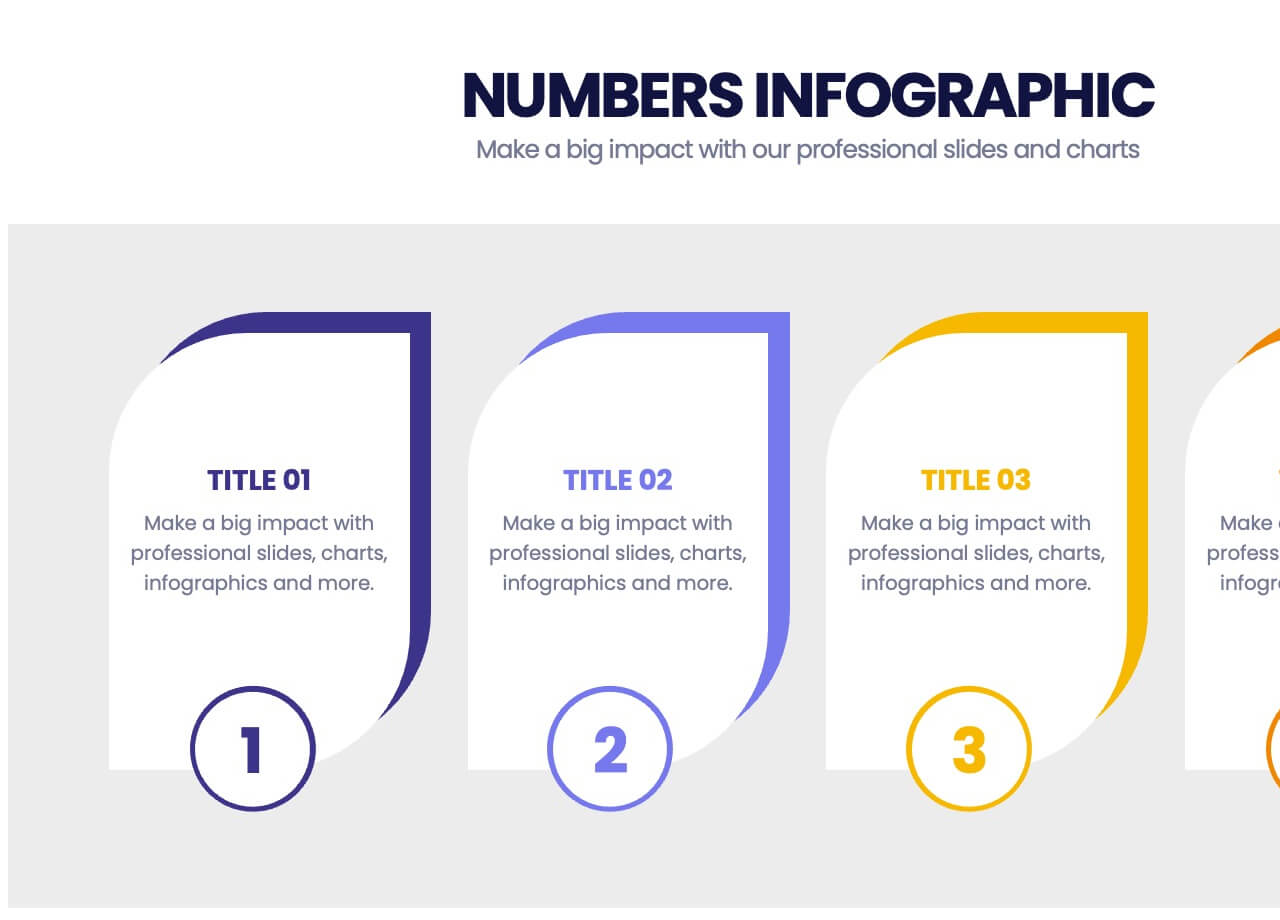
==== indee.html @ 3aa5384a "message" ====
<!DOCTYPE html>
<html lang="en">
<head>
    <meta charset="UTF-8">
    <meta name="viewport" content="width=device-width, initial-scale=1.0">
    <title>Document</title>
</head>
<body>
    <img src="/44.jpeg" alt="">
</body>
</html>
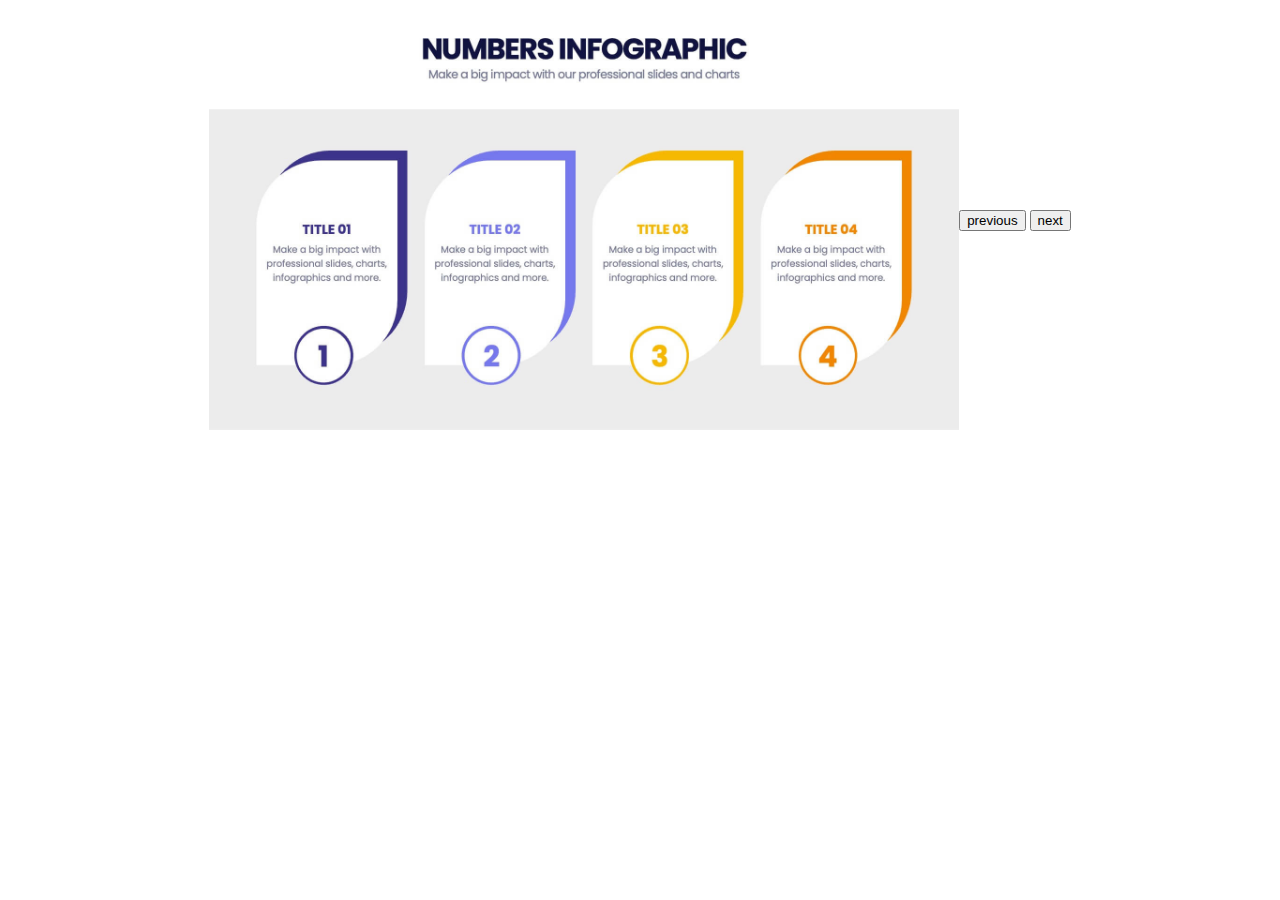
==== commit 6c964639: "mess" ====
--- a/indee.html
+++ b/indee.html
@@ -1,11 +1,57 @@
 <!DOCTYPE html>
 <html lang="en">
+
 <head>
     <meta charset="UTF-8">
     <meta name="viewport" content="width=device-width, initial-scale=1.0">
     <title>Document</title>
+    <style>
+        body {
+            display: flex;
+            align-items: center;
+            justify-content: center;
+        }
+
+        #slide1 {
+            width: 750px;
+        }
+
+        #slide2 {
+            width: 750px;
+        }
+
+        #slide3 {
+            width: 750px;
+        }
+
+        .slide2 {
+            display: none;
+        }
+
+        .slide3 {
+            display: none;
+        }
+    </style>
 </head>
+
 <body>
-    <img src="/44.jpeg" alt="">
+    <div id="slides">
+        <div class="slide1">
+            <img src="/44.jpeg" alt="44" id="slide1">
+        </div>
+        <div class="slide2">
+            <img src="/66.jpg" alt="66" id="slide2">
+        </div>
+        <div class="slide3">
+            <img src="/99.png" alt="99" id="slide3">
+        </div>
+    </div>
+    <div id="button">
+        <button>previous</button>
+
+
+        <button>next</button>
+    </div>
 </body>
+
 </html>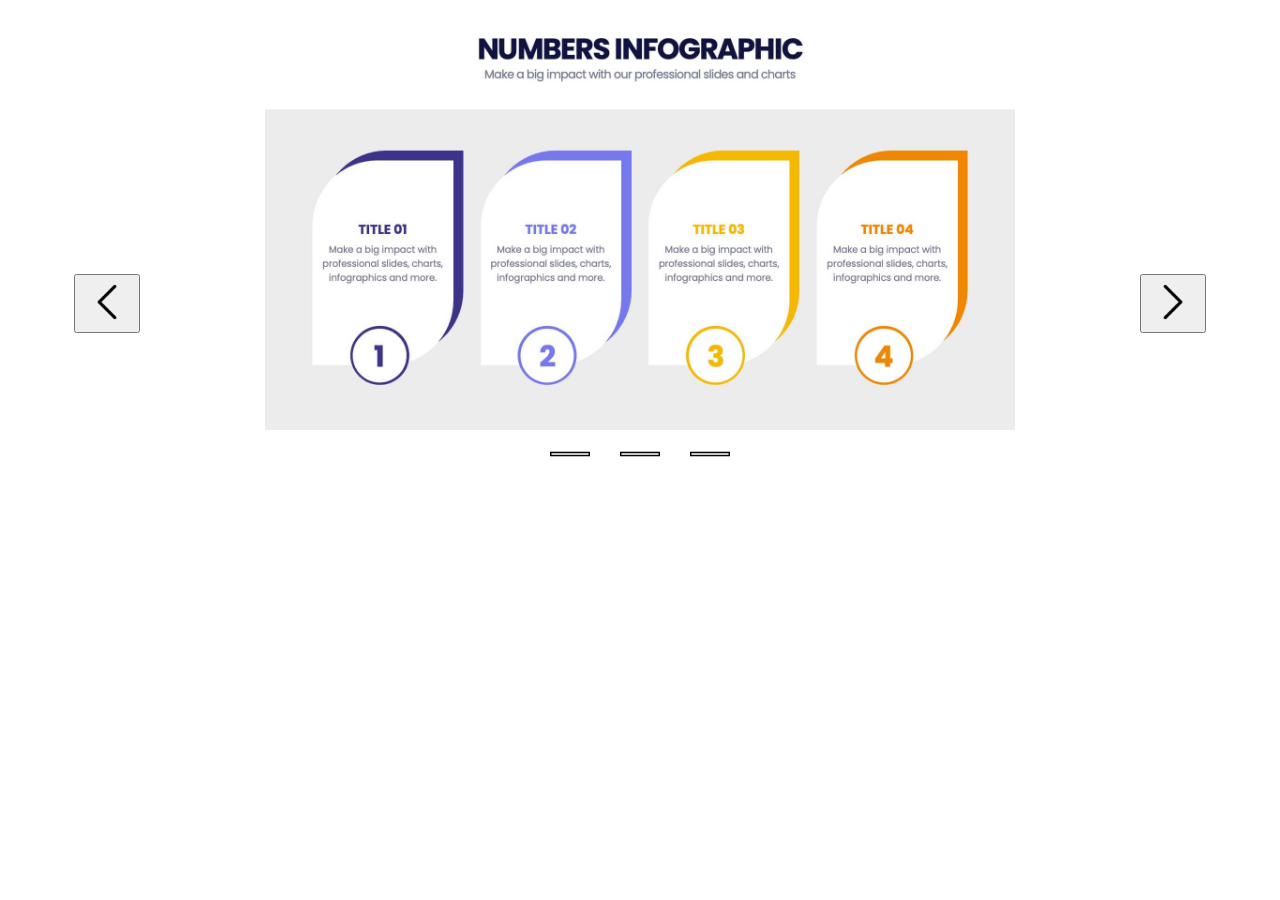
==== commit 84a0efe5: "meaam" ====
--- a/indee.html
+++ b/indee.html
@@ -8,6 +8,7 @@
     <style>
         body {
             display: flex;
+            flex-direction: column;
             align-items: center;
             justify-content: center;
         }
@@ -31,6 +32,46 @@
         .slide3 {
             display: none;
         }
+
+        #bbb {
+            width: 50px;
+        }
+
+        #bbd {
+            width: 50px;
+        }
+
+        #spp {
+            display: none;
+        }
+
+        #button {
+            display: flex;
+            gap: 1000px;
+            margin-top: -200px;
+        }
+
+        .bar {
+            width: 40px;
+        }
+
+        .barr {
+            width: 40px;
+        }
+
+        .barrr {
+            width: 40px;
+        }
+
+        .barrrr {
+            width: 40px;
+            display: none;
+        }
+
+        .bars {
+            display: flex;
+            gap: 30px;
+        }
     </style>
 </head>
 
@@ -46,11 +87,22 @@
             <img src="/99.png" alt="99" id="slide3">
         </div>
     </div>
-    <div id="button">
-        <button>previous</button>
+    <div class="bars">
+        <img src="thin-line.png" alt="" class="bar">
+        <img src="thin-line.png" alt="" class="barr">
+        <img src="thin-line.png" alt="" class="barrr"> <img src="minus-big-symbol.png" alt="" class="barrrr">
 
 
-        <button>next</button>
+    </div>
+    <div id="button">
+        <button><img src="left-chevron.png" alt="left-chevron" id="bbb">
+            <span id="spp">previous</span>
+        </button>
+
+
+        <button><img src="chevron.png" alt="chevron" id="bbd">
+            <span id="spp">next</span>
+        </button>
     </div>
 </body>
 
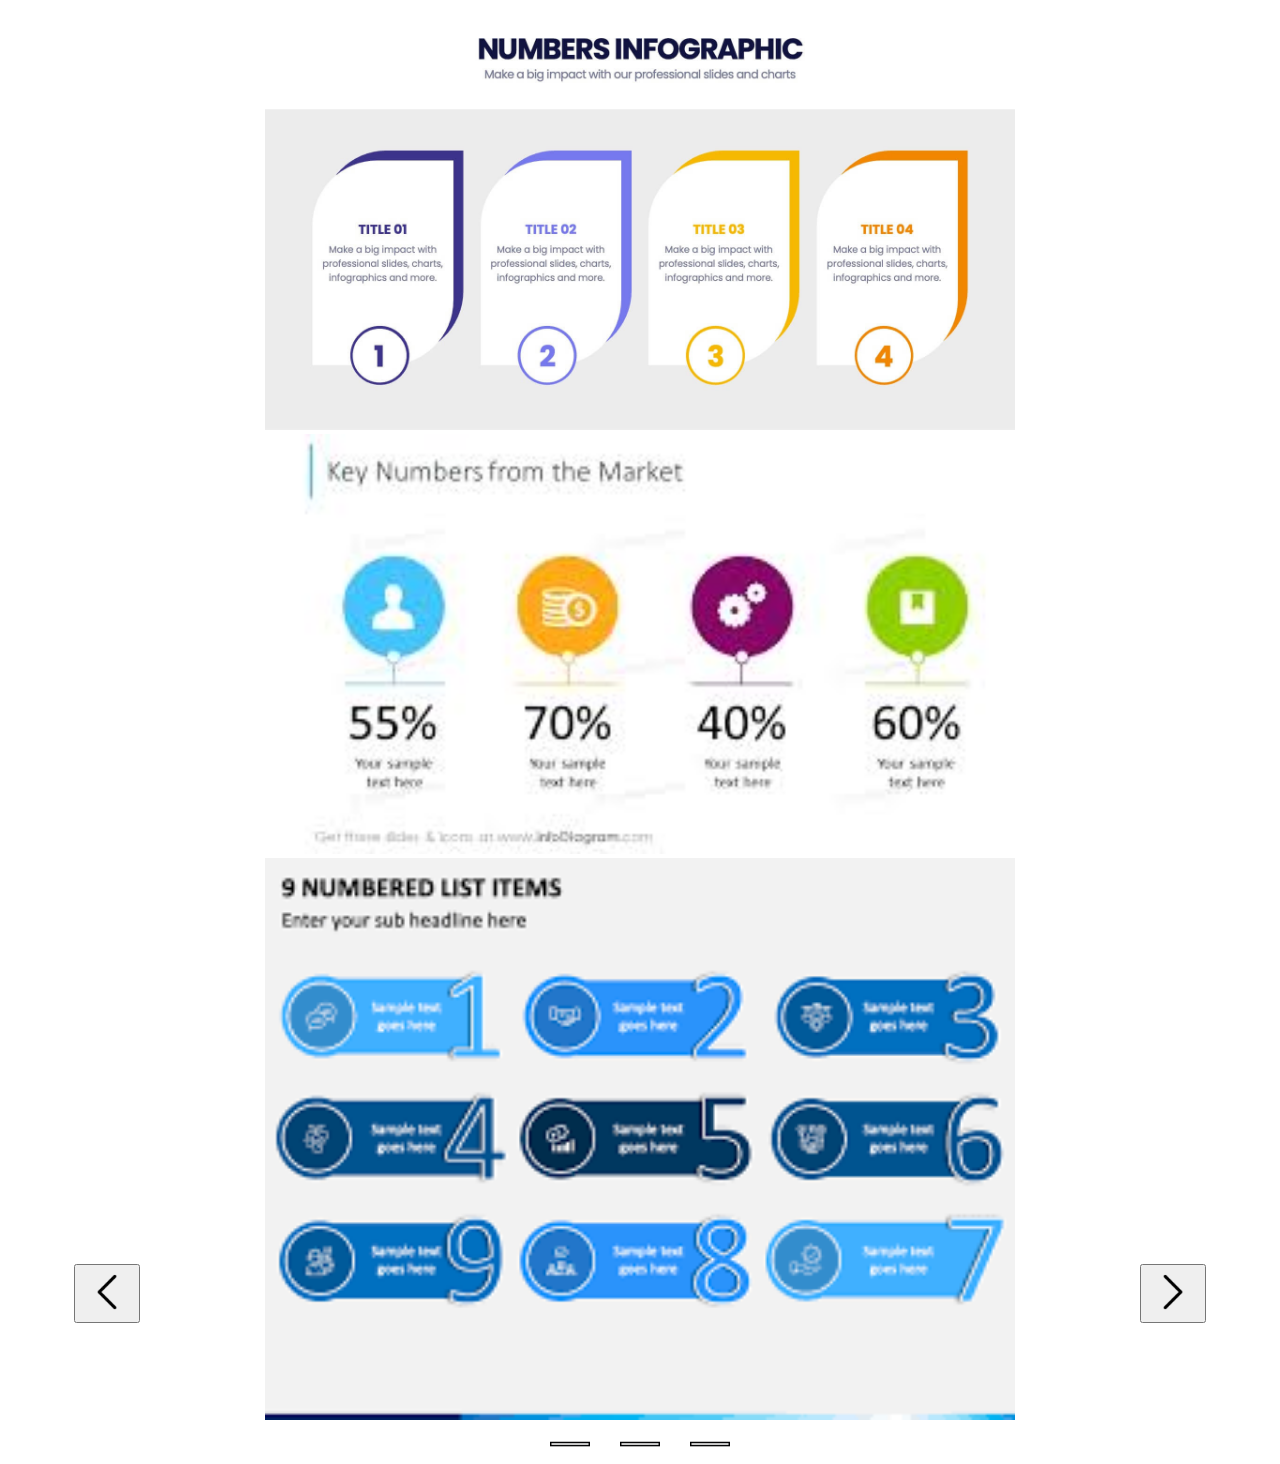
==== commit 3628352c: "disappearing slides" ====
--- a/indee.html
+++ b/indee.html
@@ -25,13 +25,13 @@
             width: 750px;
         }
 
-        .slide2 {
+        /* .slide2 {
             display: none;
         }
 
         .slide3 {
             display: none;
-        }
+        } */
 
         #bbb {
             width: 50px;
@@ -72,38 +72,51 @@
             display: flex;
             gap: 30px;
         }
+
+        .carousel-inner {
+            display: flex;
+            flex-direction: column;
+            align-items: center;
+            justify-content: center;
+        }
     </style>
 </head>
 
 <body>
-    <div id="slides">
-        <div class="slide1">
-            <img src="/44.jpeg" alt="44" id="slide1">
+    <div class="carousel-inner">
+        <div id="slides">
+            <div class="slide">
+                <img src="/44.jpeg" alt="44" id="slide1">
+            </div>
+            <div class="slide2">
+                <img src="/66.jpg" alt="66" id="slide2">
+            </div>
+            <div class="slide3">
+                <img src="/99.png" alt="99" id="slide3">
+            </div>
         </div>
-        <div class="slide2">
-            <img src="/66.jpg" alt="66" id="slide2">
+        <div class="bars">
+            <img src="thin-line.png" alt="" class="bar">
+            <img src="thin-line.png" alt="" class="barr">
+            <img src="thin-line.png" alt="" class="barrr"> <img src="minus-big-symbol.png" alt="" class="barrrr">
+
+
         </div>
-        <div class="slide3">
-            <img src="/99.png" alt="99" id="slide3">
+        <div id="button">
+            <button id="btn"><img src="left-chevron.png" alt="left-chevron" id="bbb">
+                <span id="spp">previous</span>
+            </button>
+
+
+            <button id="bto"><img src="chevron.png" alt="chevron" id="bbd">
+                <span id="spp">next</span>
+            </button>
         </div>
     </div>
-    <div class="bars">
-        <img src="thin-line.png" alt="" class="bar">
-        <img src="thin-line.png" alt="" class="barr">
-        <img src="thin-line.png" alt="" class="barrr"> <img src="minus-big-symbol.png" alt="" class="barrrr">
-
-
-    </div>
-    <div id="button">
-        <button><img src="left-chevron.png" alt="left-chevron" id="bbb">
-            <span id="spp">previous</span>
-        </button>
-
-
-        <button><img src="chevron.png" alt="chevron" id="bbd">
-            <span id="spp">next</span>
-        </button>
-    </div>
 </body>
+<script src="https://cdnjs.cloudflare.com/ajax/libs/jquery/3.7.1/jquery.min.js"
+    integrity="sha512-v2CJ7UaYy4JwqLDIrZUI/4hqeoQieOmAZNXBeQyjo21dadnwR+8ZaIJVT8EE2iyI61OV8e6M8PP2/4hpQINQ/g=="
+    crossorigin="anonymous" referrerpolicy="no-referrer"></script>
+<script src="index.js"></script>
 
 </html>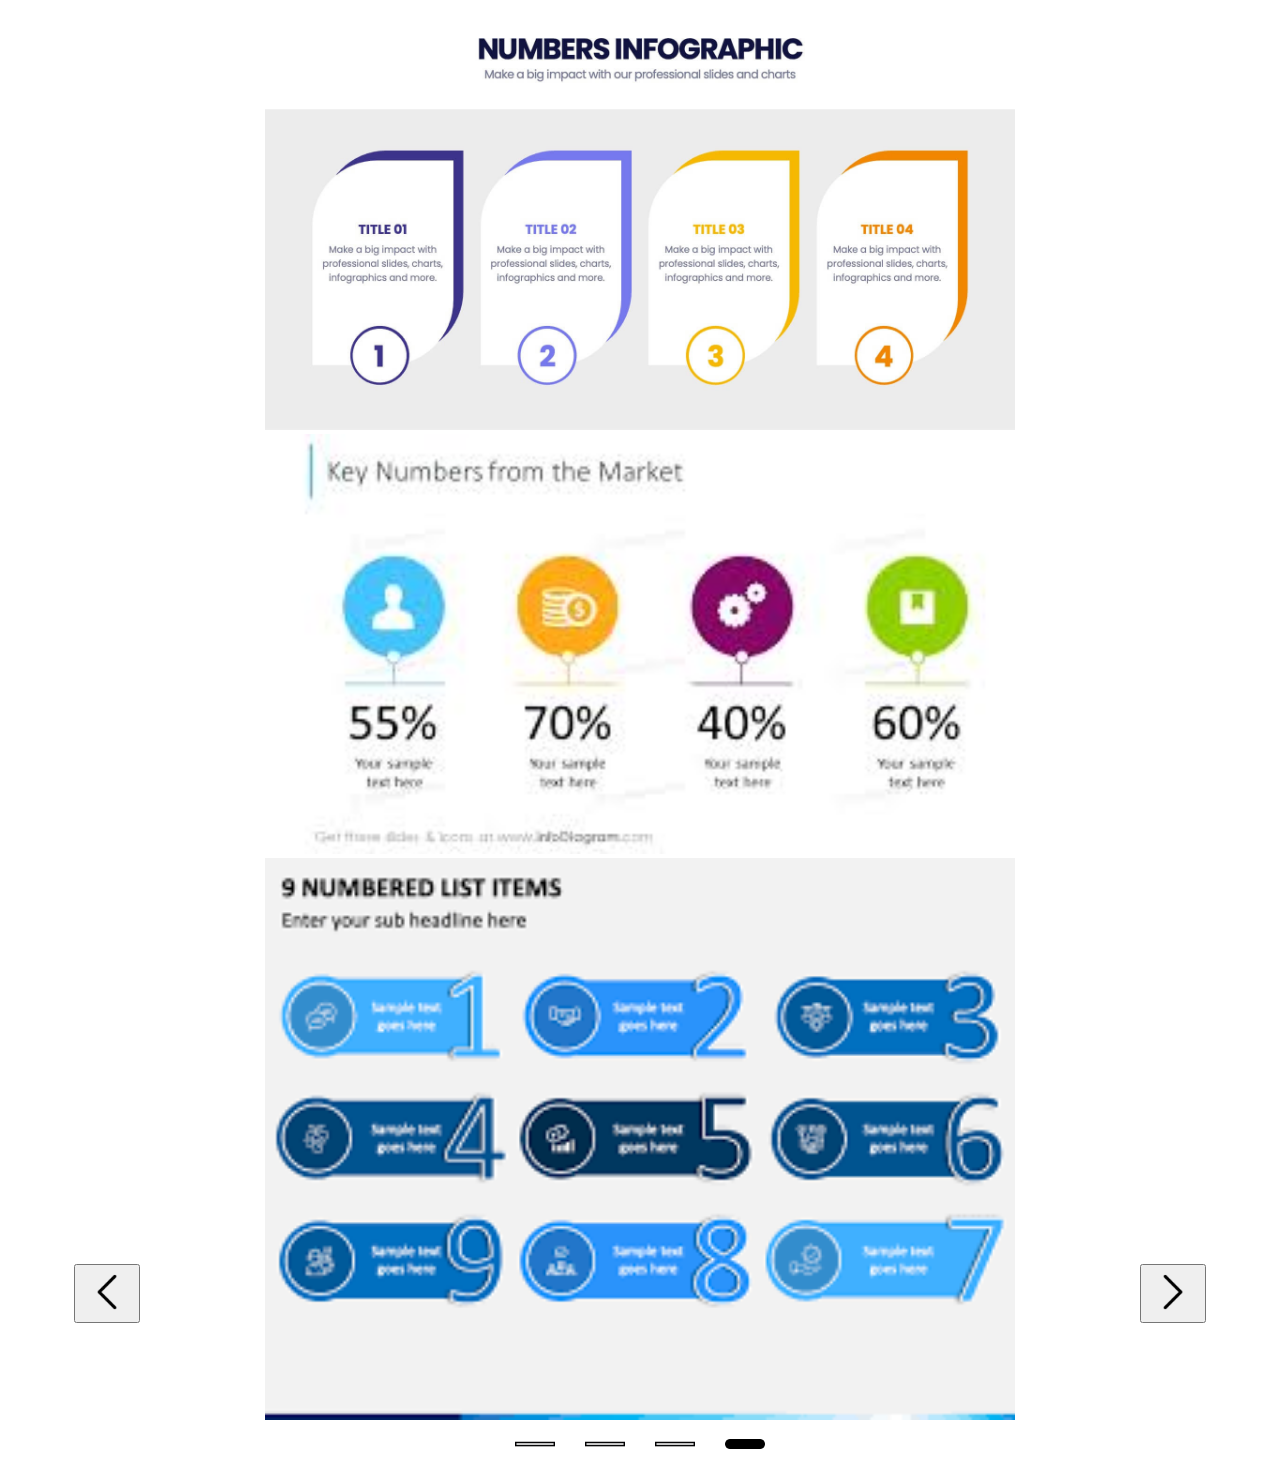
==== commit 6d6e2ffe: "complete" ====
--- a/indee.html
+++ b/indee.html
@@ -24,14 +24,6 @@
         #slide3 {
             width: 750px;
         }
-
-        /* .slide2 {
-            display: none;
-        }
-
-        .slide3 {
-            display: none;
-        } */
 
         #bbb {
             width: 50px;
@@ -65,7 +57,6 @@
 
         .barrrr {
             width: 40px;
-            display: none;
         }
 
         .bars {
@@ -96,9 +87,10 @@
             </div>
         </div>
         <div class="bars">
-            <img src="thin-line.png" alt="" class="bar">
-            <img src="thin-line.png" alt="" class="barr">
-            <img src="thin-line.png" alt="" class="barrr"> <img src="minus-big-symbol.png" alt="" class="barrrr">
+            <img src="thin-line.png" alt="" class="bar" id="b">
+            <img src="thin-line.png" alt="" class="barr" id="c">
+            <img src="thin-line.png" alt="" class="barrr" id="d"> 
+            <img src="minus-big-symbol.png" alt="" class="barrrr" id="m">
 
 
         </div>
